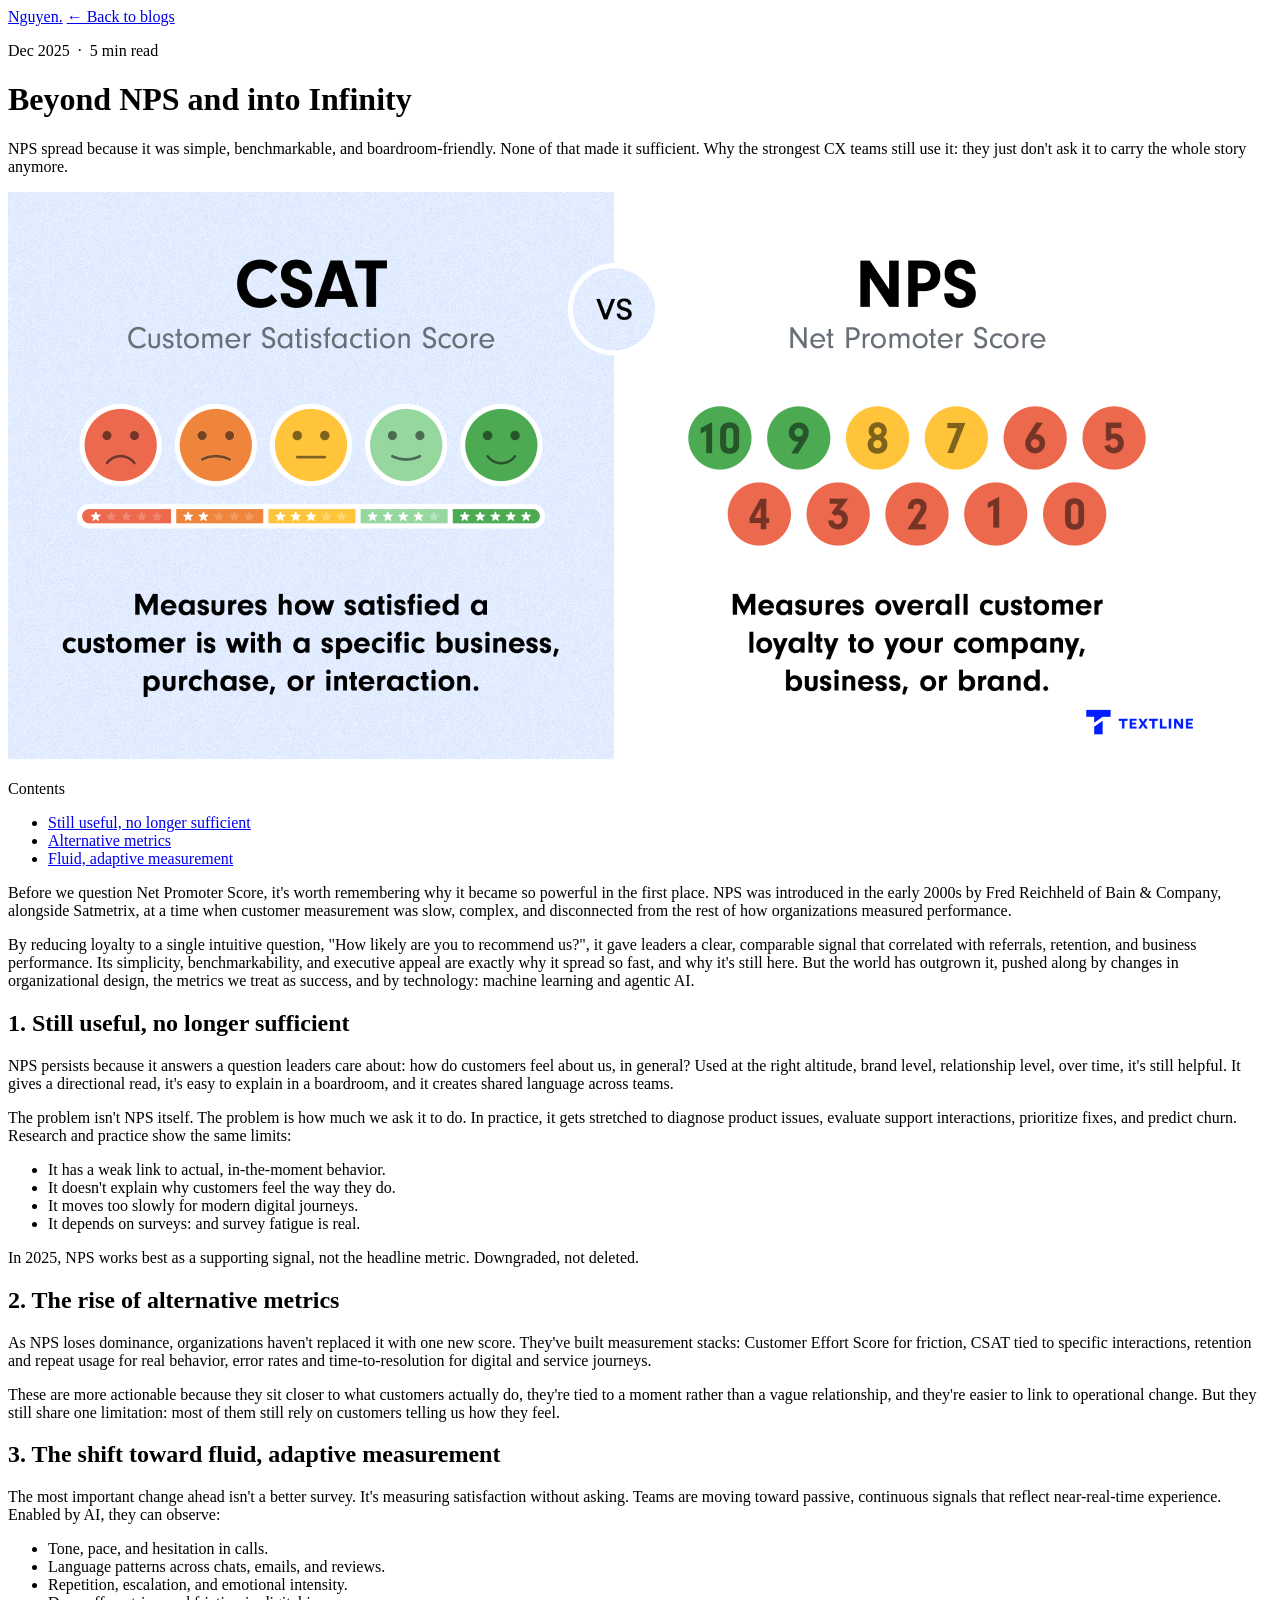
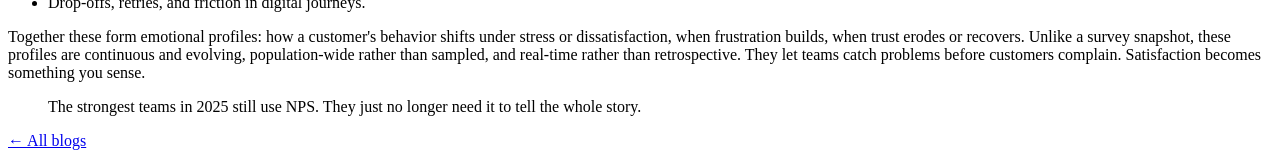
==== pages/blog-beyond-nps.html @ c2784442 "init portfolio site" ====
<!DOCTYPE html>
<html lang="en">
<head>
  <meta charset="UTF-8" />
  <meta name="viewport" content="width=device-width, initial-scale=1.0" />
  <title>Beyond NPS and into Infinity | Nguyen</title>
  <meta name="description" content="NPS spread because it was simple, benchmarkable, and boardroom-friendly. None of that made it sufficient." />
  <link rel="preconnect" href="https://fonts.googleapis.com" />
  <link rel="preconnect" href="https://fonts.gstatic.com" crossorigin />
  <link href="https://fonts.googleapis.com/css2?family=Fraunces:ital,wght@0,600;1,400&family=Inter:wght@400;500&display=swap" rel="stylesheet" />
  <link rel="stylesheet" href="../css/blog-beyond-nps.css">
</head>
<body>

<nav class="site-nav">
  <div class="nav-inner">
    <a class="nav-wordmark" href="../index.html">Nguyen<span>.</span></a>
    <a class="nav-back" href="../index.html#blogs">&#8592; Back to blogs</a>
  </div>
</nav>

<header class="blog-hero">
  <div class="hero-wrap">
    <p class="blog-meta">Dec 2025 &nbsp;·&nbsp; 5 min read</p>
    <h1 class="blog-title">Beyond NPS and into Infinity</h1>
    <p class="blog-deck">NPS spread because it was simple, benchmarkable, and boardroom-friendly. None of that made it sufficient. Why the strongest CX teams still use it: they just don't ask it to carry the whole story anymore.</p>
    <img class="blog-hero-img" src="../public/beyond-NPS-into-Infinity.png" alt="Beyond NPS and into Infinity" />
  </div>
</header>

<div class="blog-layout">

  <aside class="blog-toc" aria-label="Table of contents">
    <p class="toc-label">Contents</p>
    <ul class="toc-list">
      <li><a href="#s1">Still useful, no longer sufficient</a></li>
      <li><a href="#s2">Alternative metrics</a></li>
      <li><a href="#s3">Fluid, adaptive measurement</a></li>
    </ul>
  </aside>

  <article class="blog-content">

    <p>Before we question Net Promoter Score, it's worth remembering why it became so powerful in the first place. NPS was introduced in the early 2000s by Fred Reichheld of Bain &amp; Company, alongside Satmetrix, at a time when customer measurement was slow, complex, and disconnected from the rest of how organizations measured performance.</p>
    <p>By reducing loyalty to a single intuitive question, "How likely are you to recommend us?", it gave leaders a clear, comparable signal that correlated with referrals, retention, and business performance. Its simplicity, benchmarkability, and executive appeal are exactly why it spread so fast, and why it's still here. But the world has outgrown it, pushed along by changes in organizational design, the metrics we treat as success, and by technology: machine learning and agentic AI.</p>

    <h2 id="s1">1. Still useful, no longer sufficient</h2>

    <p>NPS persists because it answers a question leaders care about: how do customers feel about us, in general? Used at the right altitude, brand level, relationship level, over time, it's still helpful. It gives a directional read, it's easy to explain in a boardroom, and it creates shared language across teams.</p>
    <p>The problem isn't NPS itself. The problem is how much we ask it to do. In practice, it gets stretched to diagnose product issues, evaluate support interactions, prioritize fixes, and predict churn. Research and practice show the same limits:</p>
    <ul>
      <li>It has a weak link to actual, in-the-moment behavior.</li>
      <li>It doesn't explain why customers feel the way they do.</li>
      <li>It moves too slowly for modern digital journeys.</li>
      <li>It depends on surveys: and survey fatigue is real.</li>
    </ul>
    <p>In 2025, NPS works best as a supporting signal, not the headline metric. Downgraded, not deleted.</p>

    <h2 id="s2">2. The rise of alternative metrics</h2>

    <p>As NPS loses dominance, organizations haven't replaced it with one new score. They've built measurement stacks: Customer Effort Score for friction, CSAT tied to specific interactions, retention and repeat usage for real behavior, error rates and time-to-resolution for digital and service journeys.</p>
    <p>These are more actionable because they sit closer to what customers actually do, they're tied to a moment rather than a vague relationship, and they're easier to link to operational change. But they still share one limitation: most of them still rely on customers telling us how they feel.</p>

    <h2 id="s3">3. The shift toward fluid, adaptive measurement</h2>

    <p>The most important change ahead isn't a better survey. It's measuring satisfaction without asking. Teams are moving toward passive, continuous signals that reflect near-real-time experience. Enabled by AI, they can observe:</p>
    <ul>
      <li>Tone, pace, and hesitation in calls.</li>
      <li>Language patterns across chats, emails, and reviews.</li>
      <li>Repetition, escalation, and emotional intensity.</li>
      <li>Drop-offs, retries, and friction in digital journeys.</li>
    </ul>
    <p>Together these form emotional profiles: how a customer's behavior shifts under stress or dissatisfaction, when frustration builds, when trust erodes or recovers. Unlike a survey snapshot, these profiles are continuous and evolving, population-wide rather than sampled, and real-time rather than retrospective. They let teams catch problems before customers complain. Satisfaction becomes something you sense.</p>

    <blockquote><p>The strongest teams in 2025 still use NPS. They just no longer need it to tell the whole story.</p></blockquote>

  </article>

</div>

<footer class="blog-footer">
  <div class="blog-footer-inner">
    <a class="blog-footer-back" href="../index.html#blogs">&#8592; All blogs</a>
  </div>
</footer>

<script>
  const sections = document.querySelectorAll('.blog-content h2[id]');
  const tocLinks = document.querySelectorAll('.toc-list a');
  const observer = new IntersectionObserver((entries) => {
    entries.forEach(entry => {
      if (entry.isIntersecting) {
        tocLinks.forEach(l => l.classList.remove('toc-active'));
        const active = document.querySelector(`.toc-list a[href="#${entry.target.id}"]`);
        if (active) active.classList.add('toc-active');
      }
    });
  }, { rootMargin: '-10% 0px -75% 0px' });
  sections.forEach(s => observer.observe(s));
</script>
</body>
</html>
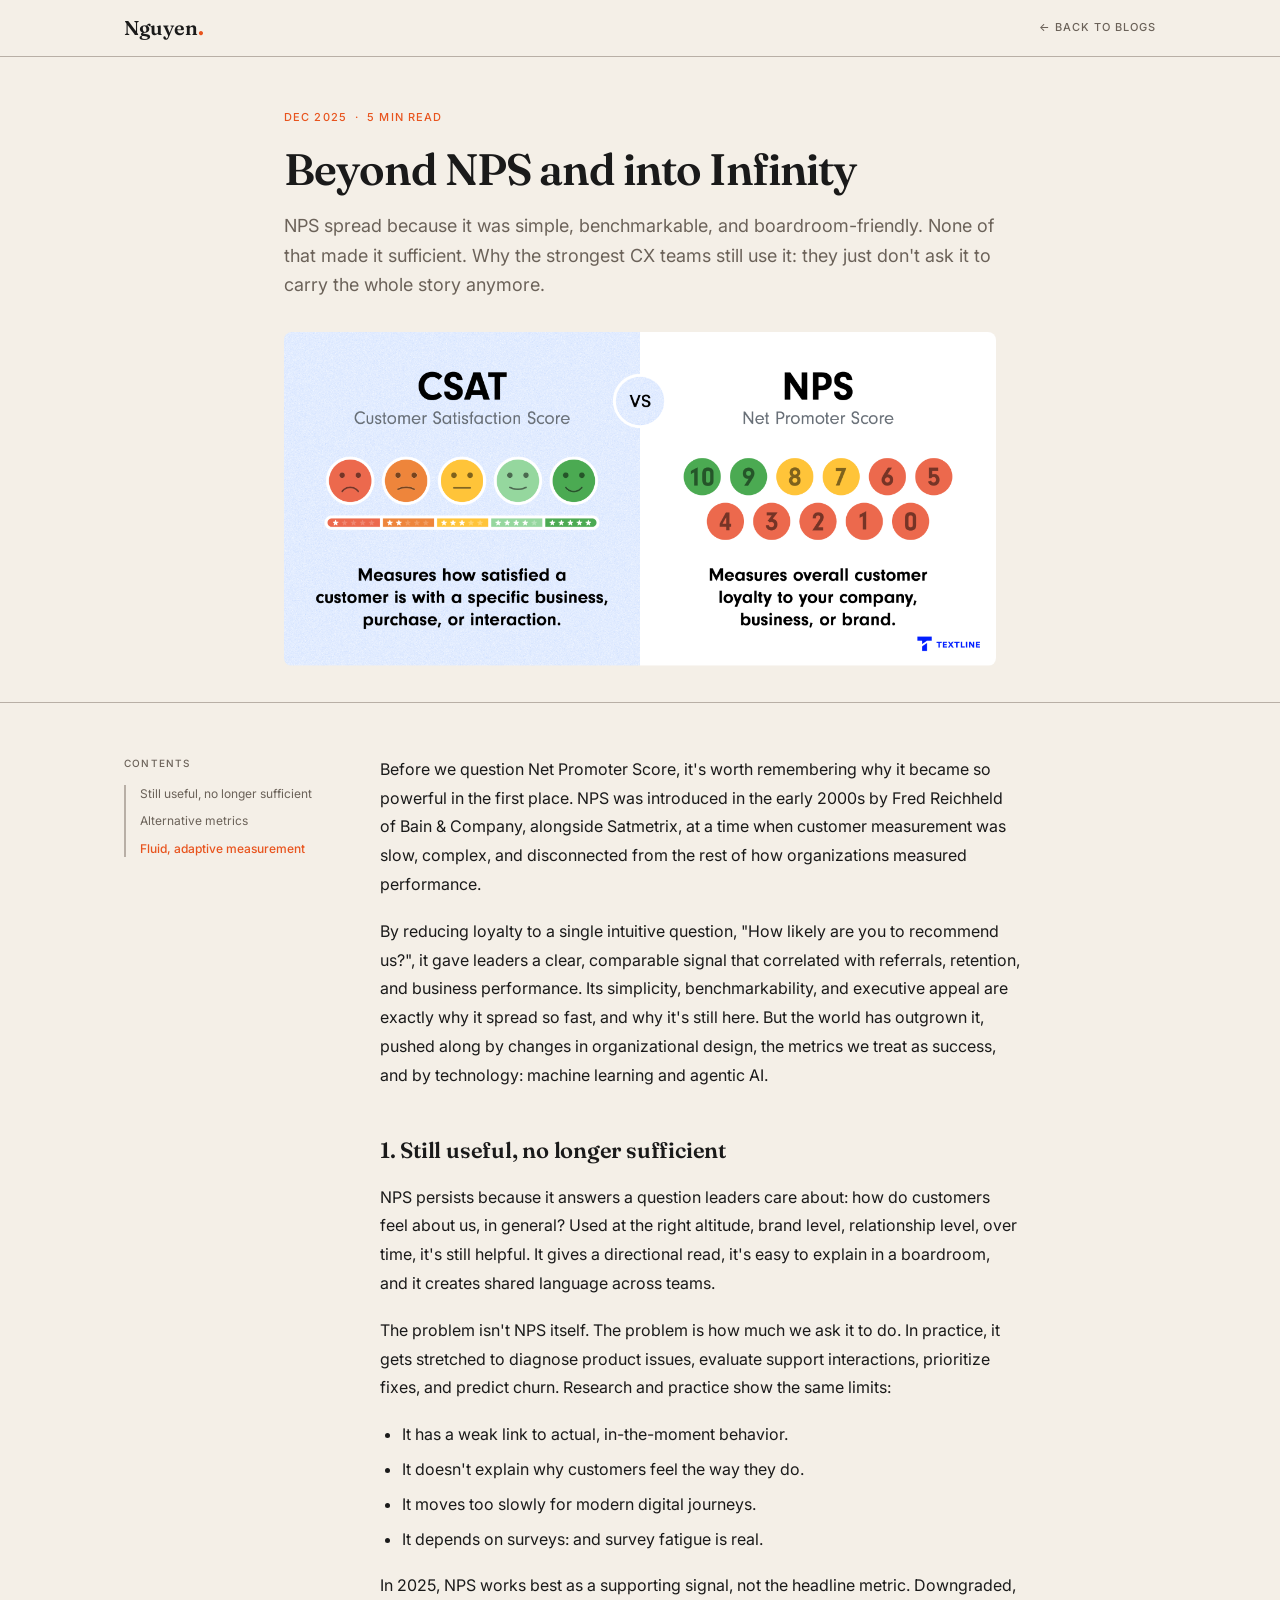
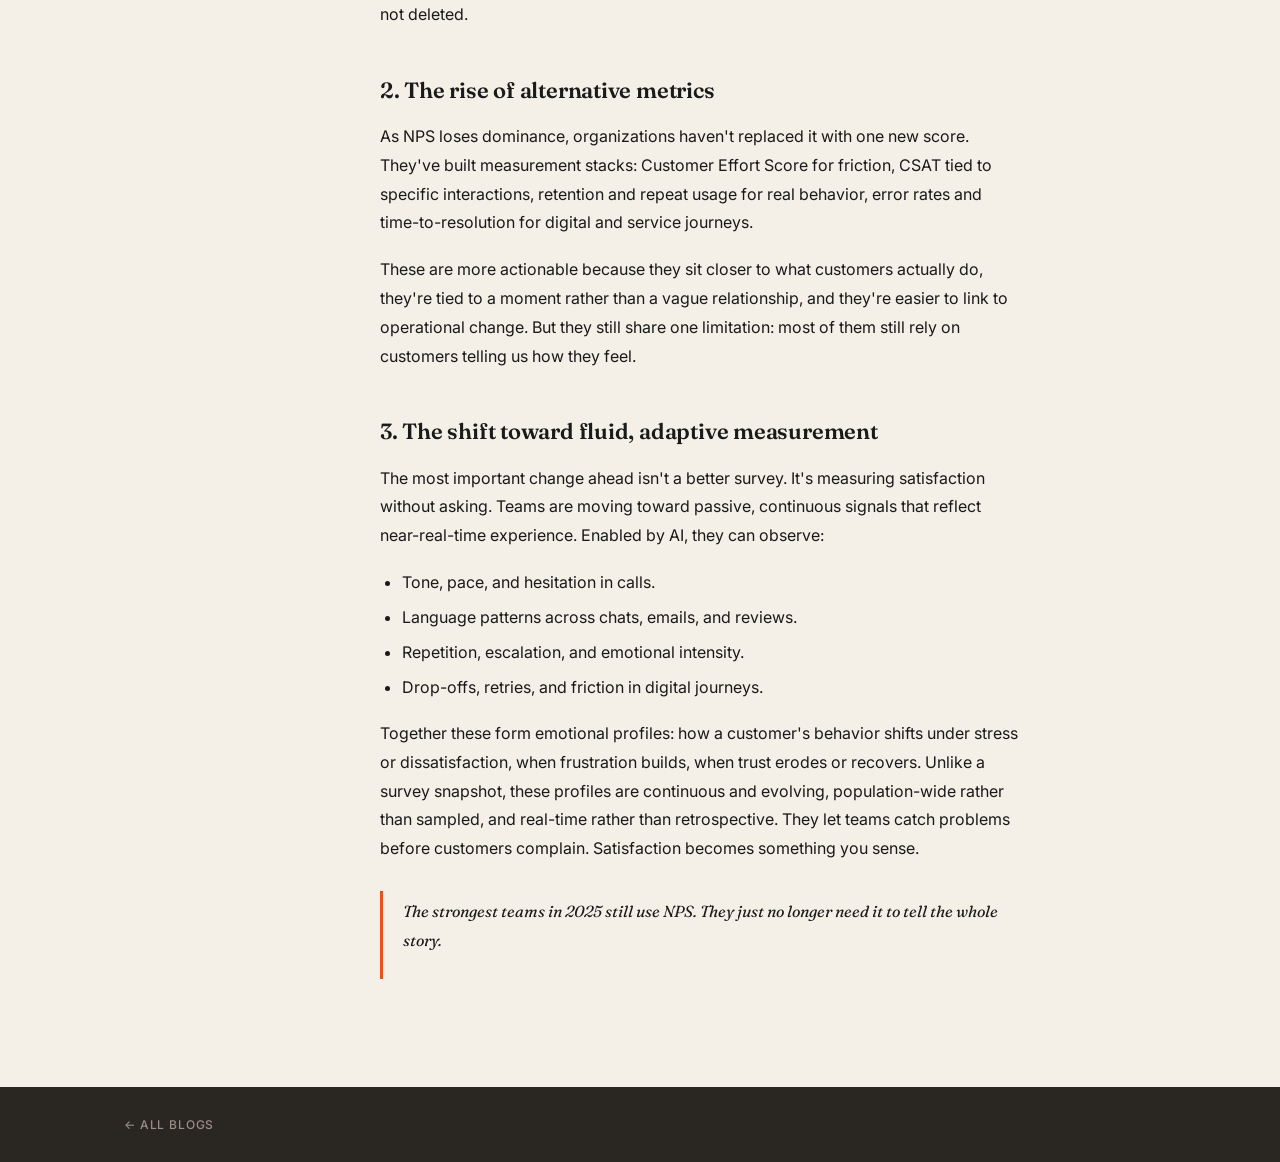
==== commit 7dadded4: "fix css errors" ====
--- a/pages/blog-beyond-nps.html
+++ b/pages/blog-beyond-nps.html
@@ -8,7 +8,66 @@
   <link rel="preconnect" href="https://fonts.googleapis.com" />
   <link rel="preconnect" href="https://fonts.gstatic.com" crossorigin />
   <link href="https://fonts.googleapis.com/css2?family=Fraunces:ital,wght@0,600;1,400&family=Inter:wght@400;500&display=swap" rel="stylesheet" />
-  <link rel="stylesheet" href="../css/blog-beyond-nps.css">
+  <style>
+    *, *::before, *::after { box-sizing: border-box; margin: 0; padding: 0; }
+    html { scroll-behavior: smooth; }
+    @media (prefers-reduced-motion: reduce) { html { scroll-behavior: auto; } }
+    :root {
+      --paper: #F4EFE7; --ink: #1A1A1A; --accent: #E8541E;
+      --charcoal: #2A2622; --muted: #6B6259; --hairline: #B8AFA6;
+      --font-display: 'Fraunces', Georgia, serif;
+      --font-body: 'Inter', system-ui, sans-serif;
+    }
+    body { background: var(--paper); color: var(--ink); font-family: var(--font-body); font-size: 16px; line-height: 1.6; -webkit-font-smoothing: antialiased; }
+    a { color: inherit; text-decoration: none; }
+    img { display: block; max-width: 100%; }
+    :focus-visible { outline: 2px solid var(--accent); outline-offset: 3px; border-radius: 4px; }
+
+    .site-nav { position: sticky; top: 0; z-index: 200; background: var(--paper); border-bottom: 1px solid var(--hairline); }
+    .nav-inner { max-width: 1080px; margin: 0 auto; padding: 0 24px; display: flex; align-items: center; justify-content: space-between; height: 56px; }
+    .nav-wordmark { font-family: var(--font-display); font-weight: 600; font-size: 20px; color: var(--ink); }
+    .nav-wordmark span { color: var(--accent); font-weight: 700; }
+    .nav-back { font-size: 11px; font-weight: 500; letter-spacing: 0.09em; text-transform: uppercase; color: var(--muted); display: flex; align-items: center; gap: 6px; transition: color 0.15s; }
+    .nav-back:hover { color: var(--accent); }
+
+    .blog-hero { padding: 52px 0 36px; border-bottom: 1px solid var(--hairline); }
+    .hero-wrap { max-width: 760px; margin: 0 auto; padding: 0 24px; }
+    .blog-meta { font-size: 11px; font-weight: 500; letter-spacing: 0.1em; text-transform: uppercase; color: var(--accent); margin-bottom: 18px; }
+    .blog-title { font-family: var(--font-display); font-weight: 600; font-size: clamp(28px, 5vw, 44px); line-height: 1.1; letter-spacing: -0.02em; color: var(--ink); margin-bottom: 18px; }
+    .blog-deck { font-size: 18px; line-height: 1.65; color: var(--muted); }
+
+    .blog-hero-img { width: 100%; height: auto; border-radius: 8px; margin: 32px auto 0; display: block; max-width: 760px; }
+
+    .blog-layout { max-width: 1080px; margin: 0 auto; padding: 52px 24px 80px; display: grid; grid-template-columns: 200px 1fr; gap: 56px; align-items: start; }
+
+    .blog-toc { position: sticky; top: 72px; max-height: calc(100vh - 100px); overflow-y: auto; }
+    .toc-label { font-size: 10px; font-weight: 500; letter-spacing: 0.12em; text-transform: uppercase; color: var(--muted); margin-bottom: 14px; }
+    .toc-list { list-style: none; border-left: 2px solid var(--hairline); padding-left: 14px; }
+    .toc-list li { margin-bottom: 10px; }
+    .toc-list a { font-size: 12px; line-height: 1.45; color: var(--muted); transition: color 0.15s; display: block; }
+    .toc-list a:hover { color: var(--ink); }
+    .toc-list a.toc-active { color: var(--accent); font-weight: 500; }
+
+    .blog-content { max-width: 640px; }
+    .blog-content h2 { font-family: var(--font-display); font-weight: 600; font-size: 22px; letter-spacing: -0.01em; color: var(--ink); margin: 44px 0 14px; scroll-margin-top: 80px; }
+    .blog-content h2:first-child { margin-top: 0; }
+    .blog-content p { font-size: 16px; line-height: 1.8; color: var(--ink); margin-bottom: 18px; }
+    .blog-content ul { margin: 0 0 18px 22px; }
+    .blog-content ul li { font-size: 16px; line-height: 1.75; color: var(--ink); margin-bottom: 7px; }
+    .blog-content strong { font-weight: 600; }
+    blockquote { border-left: 3px solid var(--accent); margin: 28px 0; padding: 6px 0 6px 20px; }
+    blockquote p { font-family: var(--font-display); font-style: italic; font-size: 18px; line-height: 1.5; color: var(--muted); margin: 0; }
+
+    .blog-footer { background: var(--charcoal); padding: 28px 0; }
+    .blog-footer-inner { max-width: 1080px; margin: 0 auto; padding: 0 24px; display: flex; align-items: center; justify-content: space-between; flex-wrap: wrap; gap: 12px; }
+    .blog-footer-back { font-size: 12px; font-weight: 500; letter-spacing: 0.07em; text-transform: uppercase; color: #9A8E86; display: flex; align-items: center; gap: 6px; transition: color 0.15s; }
+    .blog-footer-back:hover { color: var(--accent); }
+
+    @media (max-width: 768px) {
+      .blog-layout { grid-template-columns: 1fr; padding: 36px 20px 60px; gap: 0; }
+      .blog-toc { display: none; }
+    }
+  </style>
 </head>
 <body>
 
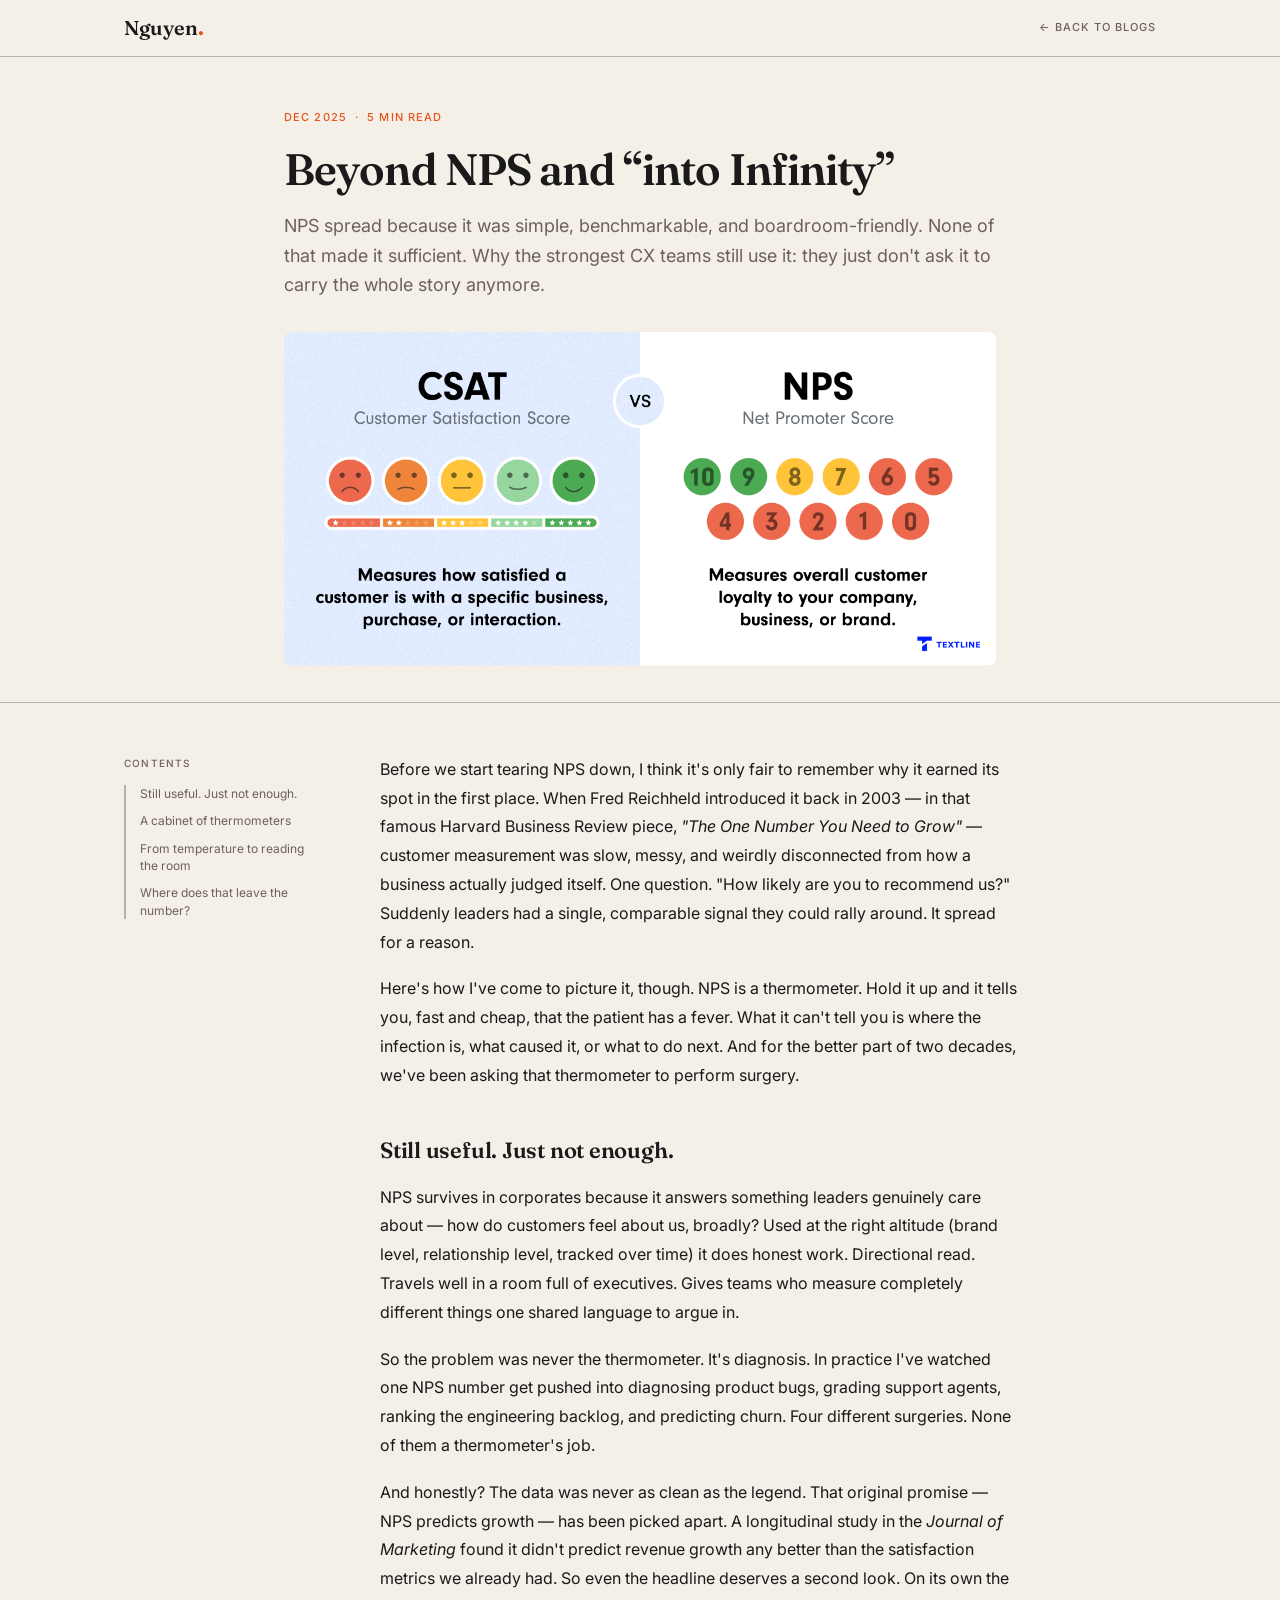
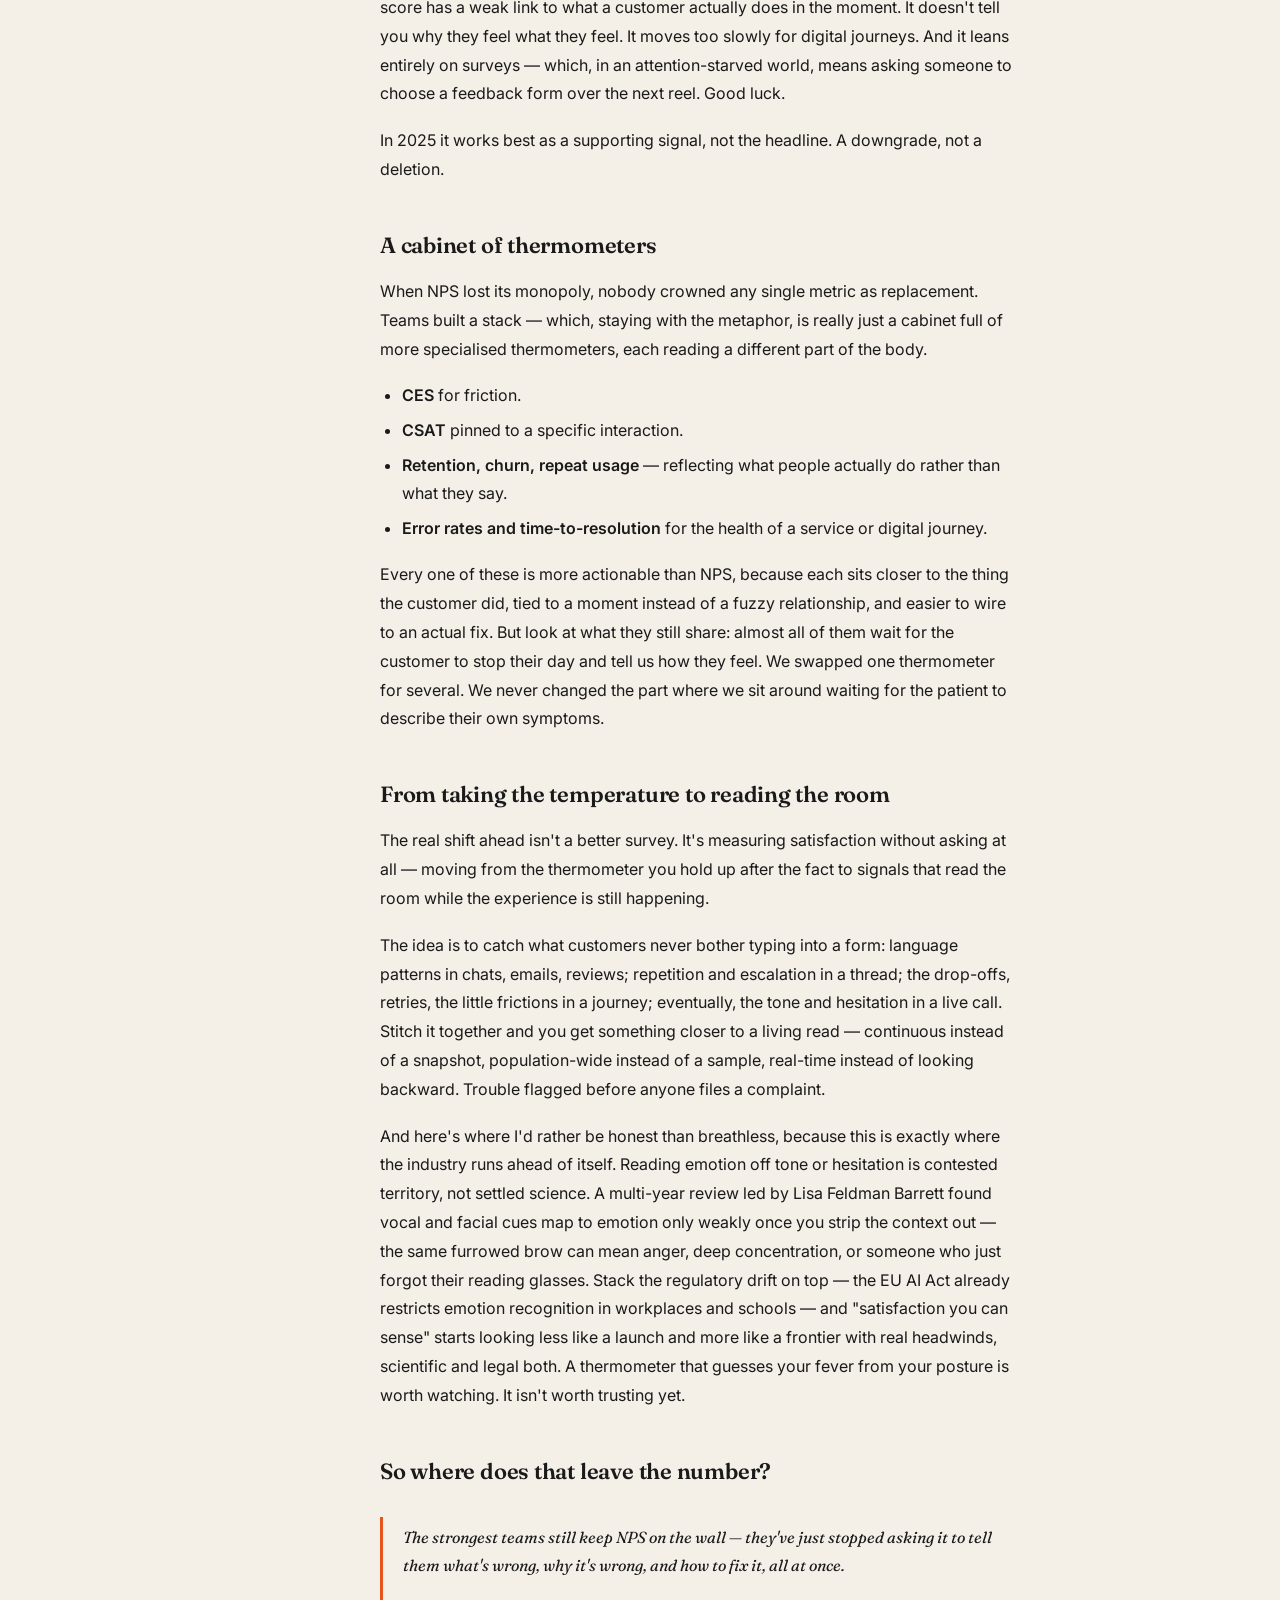
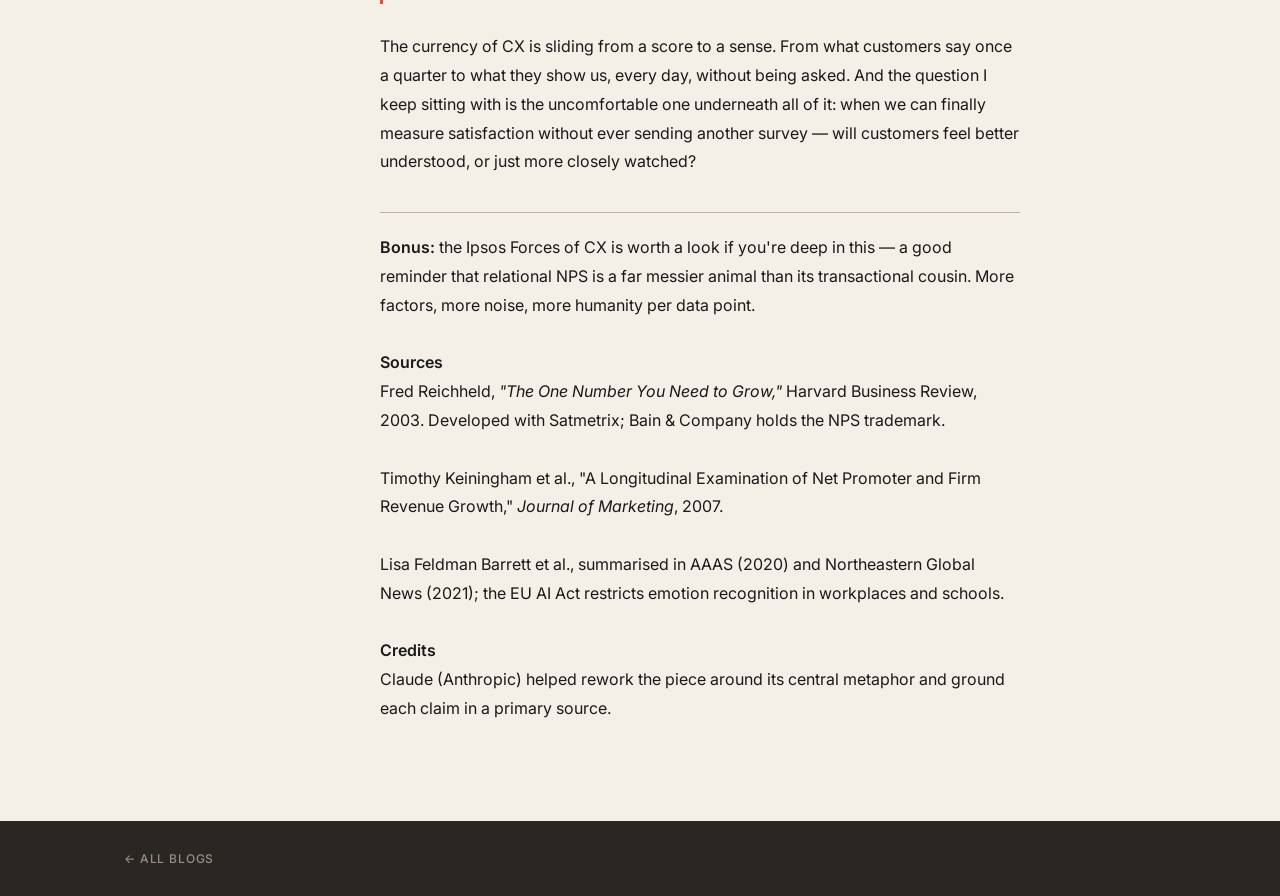
==== commit 1e5c8c76: "modified blogs" ====
--- a/pages/blog-beyond-nps.html
+++ b/pages/blog-beyond-nps.html
@@ -3,7 +3,7 @@
 <head>
   <meta charset="UTF-8" />
   <meta name="viewport" content="width=device-width, initial-scale=1.0" />
-  <title>Beyond NPS and into Infinity | Nguyen</title>
+  <title>Beyond NPS and &ldquo;into Infinity&rdquo; | Nguyen</title>
   <meta name="description" content="NPS spread because it was simple, benchmarkable, and boardroom-friendly. None of that made it sufficient." />
   <link rel="preconnect" href="https://fonts.googleapis.com" />
   <link rel="preconnect" href="https://fonts.gstatic.com" crossorigin />
@@ -58,6 +58,9 @@
     blockquote { border-left: 3px solid var(--accent); margin: 28px 0; padding: 6px 0 6px 20px; }
     blockquote p { font-family: var(--font-display); font-style: italic; font-size: 18px; line-height: 1.5; color: var(--muted); margin: 0; }
 
+    .blog-note { font-size: 13px; color: var(--muted); border-top: 1px solid var(--hairline); padding-top: 20px; margin-top: 36px; line-height: 1.75; }
+    .blog-note a { color: var(--accent); text-decoration: underline; text-underline-offset: 2px; }
+
     .blog-footer { background: var(--charcoal); padding: 28px 0; }
     .blog-footer-inner { max-width: 1080px; margin: 0 auto; padding: 0 24px; display: flex; align-items: center; justify-content: space-between; flex-wrap: wrap; gap: 12px; }
     .blog-footer-back { font-size: 12px; font-weight: 500; letter-spacing: 0.07em; text-transform: uppercase; color: #9A8E86; display: flex; align-items: center; gap: 6px; transition: color 0.15s; }
@@ -81,9 +84,9 @@
 <header class="blog-hero">
   <div class="hero-wrap">
     <p class="blog-meta">Dec 2025 &nbsp;·&nbsp; 5 min read</p>
-    <h1 class="blog-title">Beyond NPS and into Infinity</h1>
+    <h1 class="blog-title">Beyond NPS and &ldquo;into Infinity&rdquo;</h1>
     <p class="blog-deck">NPS spread because it was simple, benchmarkable, and boardroom-friendly. None of that made it sufficient. Why the strongest CX teams still use it: they just don't ask it to carry the whole story anymore.</p>
-    <img class="blog-hero-img" src="../public/beyond-NPS-into-Infinity.png" alt="Beyond NPS and into Infinity" />
+    <img class="blog-hero-img" src="../public/beyond-NPS-into-Infinity.png" alt="Beyond NPS and &ldquo;into Infinity&rdquo;" />
   </div>
 </header>
 
@@ -92,46 +95,57 @@
   <aside class="blog-toc" aria-label="Table of contents">
     <p class="toc-label">Contents</p>
     <ul class="toc-list">
-      <li><a href="#s1">Still useful, no longer sufficient</a></li>
-      <li><a href="#s2">Alternative metrics</a></li>
-      <li><a href="#s3">Fluid, adaptive measurement</a></li>
+      <li><a href="#s1">Still useful. Just not enough.</a></li>
+      <li><a href="#s2">A cabinet of thermometers</a></li>
+      <li><a href="#s3">From temperature to reading the room</a></li>
+      <li><a href="#s4">Where does that leave the number?</a></li>
     </ul>
   </aside>
 
   <article class="blog-content">
 
-    <p>Before we question Net Promoter Score, it's worth remembering why it became so powerful in the first place. NPS was introduced in the early 2000s by Fred Reichheld of Bain &amp; Company, alongside Satmetrix, at a time when customer measurement was slow, complex, and disconnected from the rest of how organizations measured performance.</p>
-    <p>By reducing loyalty to a single intuitive question, "How likely are you to recommend us?", it gave leaders a clear, comparable signal that correlated with referrals, retention, and business performance. Its simplicity, benchmarkability, and executive appeal are exactly why it spread so fast, and why it's still here. But the world has outgrown it, pushed along by changes in organizational design, the metrics we treat as success, and by technology: machine learning and agentic AI.</p>
+    <p>Before we start tearing NPS down, I think it's only fair to remember why it earned its spot in the first place. When Fred Reichheld introduced it back in 2003 — in that famous Harvard Business Review piece, <em>"The One Number You Need to Grow"</em> — customer measurement was slow, messy, and weirdly disconnected from how a business actually judged itself. One question. "How likely are you to recommend us?" Suddenly leaders had a single, comparable signal they could rally around. It spread for a reason.</p>
 
-    <h2 id="s1">1. Still useful, no longer sufficient</h2>
+    <p>Here's how I've come to picture it, though. NPS is a thermometer. Hold it up and it tells you, fast and cheap, that the patient has a fever. What it can't tell you is where the infection is, what caused it, or what to do next. And for the better part of two decades, we've been asking that thermometer to perform surgery.</p>
 
-    <p>NPS persists because it answers a question leaders care about: how do customers feel about us, in general? Used at the right altitude, brand level, relationship level, over time, it's still helpful. It gives a directional read, it's easy to explain in a boardroom, and it creates shared language across teams.</p>
-    <p>The problem isn't NPS itself. The problem is how much we ask it to do. In practice, it gets stretched to diagnose product issues, evaluate support interactions, prioritize fixes, and predict churn. Research and practice show the same limits:</p>
+    <h2 id="s1">Still useful. Just not enough.</h2>
+
+    <p>NPS survives in corporates because it answers something leaders genuinely care about — how do customers feel about us, broadly? Used at the right altitude (brand level, relationship level, tracked over time) it does honest work. Directional read. Travels well in a room full of executives. Gives teams who measure completely different things one shared language to argue in.</p>
+    <p>So the problem was never the thermometer. It's diagnosis. In practice I've watched one NPS number get pushed into diagnosing product bugs, grading support agents, ranking the engineering backlog, and predicting churn. Four different surgeries. None of them a thermometer's job.</p>
+    <p>And honestly? The data was never as clean as the legend. That original promise — NPS predicts growth — has been picked apart. A longitudinal study in the <em>Journal of Marketing</em> found it didn't predict revenue growth any better than the satisfaction metrics we already had. So even the headline deserves a second look. On its own the score has a weak link to what a customer actually does in the moment. It doesn't tell you why they feel what they feel. It moves too slowly for digital journeys. And it leans entirely on surveys — which, in an attention-starved world, means asking someone to choose a feedback form over the next reel. Good luck.</p>
+    <p>In 2025 it works best as a supporting signal, not the headline. A downgrade, not a deletion.</p>
+
+    <h2 id="s2">A cabinet of thermometers</h2>
+
+    <p>When NPS lost its monopoly, nobody crowned any single metric as replacement. Teams built a stack — which, staying with the metaphor, is really just a cabinet full of more specialised thermometers, each reading a different part of the body.</p>
     <ul>
-      <li>It has a weak link to actual, in-the-moment behavior.</li>
-      <li>It doesn't explain why customers feel the way they do.</li>
-      <li>It moves too slowly for modern digital journeys.</li>
-      <li>It depends on surveys: and survey fatigue is real.</li>
+      <li><strong>CES</strong> for friction.</li>
+      <li><strong>CSAT</strong> pinned to a specific interaction.</li>
+      <li><strong>Retention, churn, repeat usage</strong> — reflecting what people actually do rather than what they say.</li>
+      <li><strong>Error rates and time-to-resolution</strong> for the health of a service or digital journey.</li>
     </ul>
-    <p>In 2025, NPS works best as a supporting signal, not the headline metric. Downgraded, not deleted.</p>
+    <p>Every one of these is more actionable than NPS, because each sits closer to the thing the customer did, tied to a moment instead of a fuzzy relationship, and easier to wire to an actual fix. But look at what they still share: almost all of them wait for the customer to stop their day and tell us how they feel. We swapped one thermometer for several. We never changed the part where we sit around waiting for the patient to describe their own symptoms.</p>
 
-    <h2 id="s2">2. The rise of alternative metrics</h2>
+    <h2 id="s3">From taking the temperature to reading the room</h2>
 
-    <p>As NPS loses dominance, organizations haven't replaced it with one new score. They've built measurement stacks: Customer Effort Score for friction, CSAT tied to specific interactions, retention and repeat usage for real behavior, error rates and time-to-resolution for digital and service journeys.</p>
-    <p>These are more actionable because they sit closer to what customers actually do, they're tied to a moment rather than a vague relationship, and they're easier to link to operational change. But they still share one limitation: most of them still rely on customers telling us how they feel.</p>
+    <p>The real shift ahead isn't a better survey. It's measuring satisfaction without asking at all — moving from the thermometer you hold up after the fact to signals that read the room while the experience is still happening.</p>
+    <p>The idea is to catch what customers never bother typing into a form: language patterns in chats, emails, reviews; repetition and escalation in a thread; the drop-offs, retries, the little frictions in a journey; eventually, the tone and hesitation in a live call. Stitch it together and you get something closer to a living read — continuous instead of a snapshot, population-wide instead of a sample, real-time instead of looking backward. Trouble flagged before anyone files a complaint.</p>
+    <p>And here's where I'd rather be honest than breathless, because this is exactly where the industry runs ahead of itself. Reading emotion off tone or hesitation is contested territory, not settled science. A multi-year review led by Lisa Feldman Barrett found vocal and facial cues map to emotion only weakly once you strip the context out — the same furrowed brow can mean anger, deep concentration, or someone who just forgot their reading glasses. Stack the regulatory drift on top — the EU AI Act already restricts emotion recognition in workplaces and schools — and "satisfaction you can sense" starts looking less like a launch and more like a frontier with real headwinds, scientific and legal both. A thermometer that guesses your fever from your posture is worth watching. It isn't worth trusting yet.</p>
 
-    <h2 id="s3">3. The shift toward fluid, adaptive measurement</h2>
+    <h2 id="s4">So where does that leave the number?</h2>
 
-    <p>The most important change ahead isn't a better survey. It's measuring satisfaction without asking. Teams are moving toward passive, continuous signals that reflect near-real-time experience. Enabled by AI, they can observe:</p>
-    <ul>
-      <li>Tone, pace, and hesitation in calls.</li>
-      <li>Language patterns across chats, emails, and reviews.</li>
-      <li>Repetition, escalation, and emotional intensity.</li>
-      <li>Drop-offs, retries, and friction in digital journeys.</li>
-    </ul>
-    <p>Together these form emotional profiles: how a customer's behavior shifts under stress or dissatisfaction, when frustration builds, when trust erodes or recovers. Unlike a survey snapshot, these profiles are continuous and evolving, population-wide rather than sampled, and real-time rather than retrospective. They let teams catch problems before customers complain. Satisfaction becomes something you sense.</p>
+    <blockquote><p>The strongest teams still keep NPS on the wall — they've just stopped asking it to tell them what's wrong, why it's wrong, and how to fix it, all at once.</p></blockquote>
 
-    <blockquote><p>The strongest teams in 2025 still use NPS. They just no longer need it to tell the whole story.</p></blockquote>
+    <p>The currency of CX is sliding from a score to a sense. From what customers say once a quarter to what they show us, every day, without being asked. And the question I keep sitting with is the uncomfortable one underneath all of it: when we can finally measure satisfaction without ever sending another survey — will customers feel better understood, or just more closely watched?</p>
+
+    <p class="blog-note"><strong>Bonus:</strong> the Ipsos Forces of CX is worth a look if you're deep in this — a good reminder that relational NPS is a far messier animal than its transactional cousin. More factors, more noise, more humanity per data point.<br><br>
+      <strong>Sources</strong><br>
+      Fred Reichheld, <em>"The One Number You Need to Grow,"</em> Harvard Business Review, 2003. Developed with Satmetrix; Bain &amp; Company holds the NPS trademark.<br><br>
+      Timothy Keiningham et al., "A Longitudinal Examination of Net Promoter and Firm Revenue Growth," <em>Journal of Marketing</em>, 2007.<br><br>
+      Lisa Feldman Barrett et al., summarised in AAAS (2020) and Northeastern Global News (2021); the EU AI Act restricts emotion recognition in workplaces and schools.<br><br>
+      <strong>Credits</strong><br>
+      Claude (Anthropic) helped rework the piece around its central metaphor and ground each claim in a primary source.
+    </p>
 
   </article>
 
